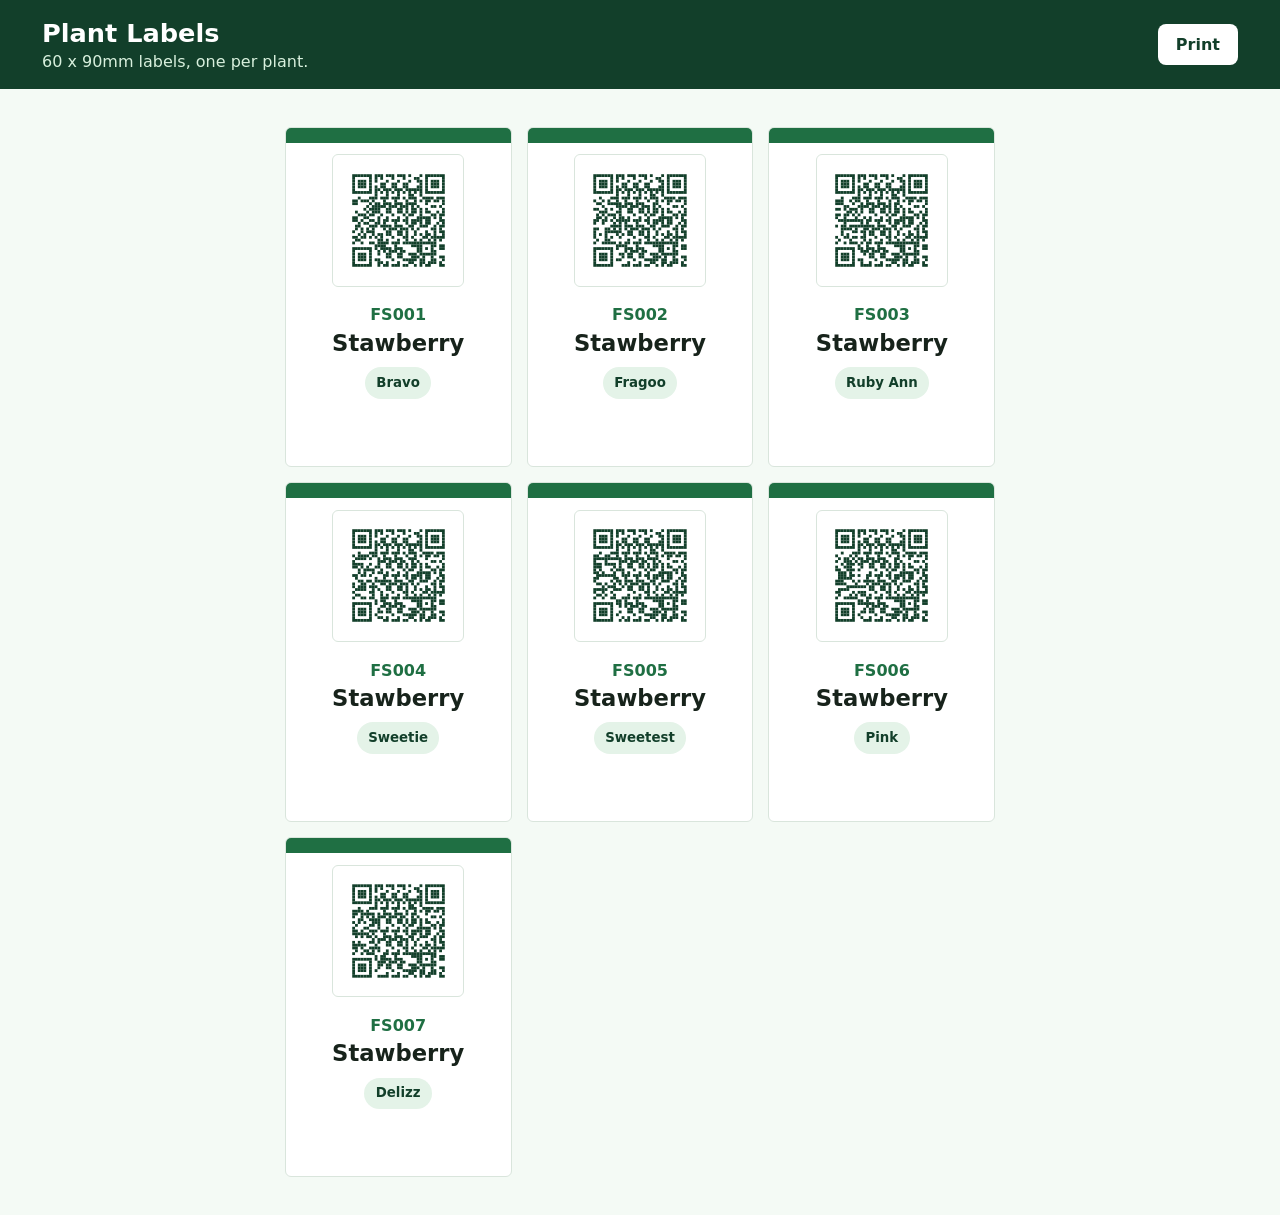
==== labels.html @ 034f3cc8 "Add files via upload" ====
<!doctype html>
<html lang="en">
  <head>
    <meta charset="utf-8">
    <meta name="viewport" content="width=device-width, initial-scale=1">
    <title>Printable Plant Labels | Plant Catalog</title>
    <link rel="stylesheet" href="labels.css">
  </head>
  <body>
    <header class="print-toolbar">
      <div>
        <h1>Plant Labels</h1>
        <p>60 x 90mm labels, one per plant.</p>
      </div>
      <button type="button" onclick="window.print()">Print</button>
    </header>

    <main id="labels" class="label-sheet" aria-live="polite">
      <p class="loading">Loading labels...</p>
    </main>

    <script src="labels.js"></script>
  </body>
</html>
---- labels.css ----
:root {
  --leaf: #1f6f43;
  --leaf-dark: #123f2a;
  --leaf-soft: #e4f3e8;
  --ink: #17231b;
  --muted: #647368;
  --line: #d9e5dc;
  --paper: #ffffff;
}

* {
  box-sizing: border-box;
}

body {
  background: #f4faf5;
  color: var(--ink);
  font-family: Inter, ui-sans-serif, system-ui, -apple-system, BlinkMacSystemFont, "Segoe UI", sans-serif;
  margin: 0;
}

.print-toolbar {
  align-items: center;
  background: var(--leaf-dark);
  color: #ffffff;
  display: flex;
  gap: 18px;
  justify-content: space-between;
  padding: 18px clamp(18px, 4vw, 42px);
}

.print-toolbar h1 {
  font-size: 1.6rem;
  margin: 0;
}

.print-toolbar p {
  color: #d8f0dd;
  margin: 4px 0 0;
}

button {
  background: #ffffff;
  border: 0;
  border-radius: 8px;
  color: var(--leaf-dark);
  cursor: pointer;
  font: inherit;
  font-weight: 850;
  padding: 11px 18px;
}

.label-sheet {
  display: grid;
  gap: 4mm;
  grid-template-columns: repeat(3, 60mm);
  justify-content: center;
  padding: 10mm;
}

.label {
  align-items: center;
  background: var(--paper);
  border: 1px solid var(--line);
  border-radius: 6px;
  display: grid;
  grid-template-rows: auto 1fr;
  height: 90mm;
  justify-items: center;
  overflow: hidden;
  padding: 7mm 6mm 6mm;
  position: relative;
  width: 60mm;
}

.label::before {
  background: var(--leaf);
  content: "";
  height: 4mm;
  left: 0;
  position: absolute;
  right: 0;
  top: 0;
}

.qr-code {
  background: #ffffff;
  border: 1px solid var(--line);
  border-radius: 6px;
  height: 35mm;
  padding: 2mm;
  width: 35mm;
}

.qr-code img {
  display: block;
  height: 100%;
  width: 100%;
}

.label-text {
  align-self: stretch;
  display: grid;
  gap: 2mm;
  grid-template-rows: auto auto 1fr;
  margin-top: 5mm;
  text-align: center;
  width: 100%;
}

.plant-id {
  color: var(--leaf);
  font-size: 12pt;
  font-weight: 900;
}

.plant-name {
  color: var(--ink);
  font-size: 17pt;
  font-weight: 900;
  line-height: 1.05;
  overflow-wrap: anywhere;
}

.variety {
  align-self: start;
  background: var(--leaf-soft);
  border-radius: 999px;
  color: var(--leaf-dark);
  font-size: 10pt;
  font-weight: 800;
  line-height: 1.25;
  margin: 1mm auto 0;
  max-width: 100%;
  padding: 2mm 3mm;
}

.loading {
  color: var(--muted);
  font-weight: 700;
}

@page {
  margin: 8mm;
  size: A4 portrait;
}

@media print {
  body {
    background: #ffffff;
  }

  .print-toolbar {
    display: none;
  }

  .label-sheet {
    display: grid;
    gap: 4mm;
    grid-template-columns: repeat(3, 60mm);
    justify-content: center;
    padding: 0;
  }

  .label {
    border: 0;
    border-radius: 0;
    box-shadow: none;
    break-after: auto;
    height: 90mm;
    page-break-after: auto;
    width: 60mm;
  }
}
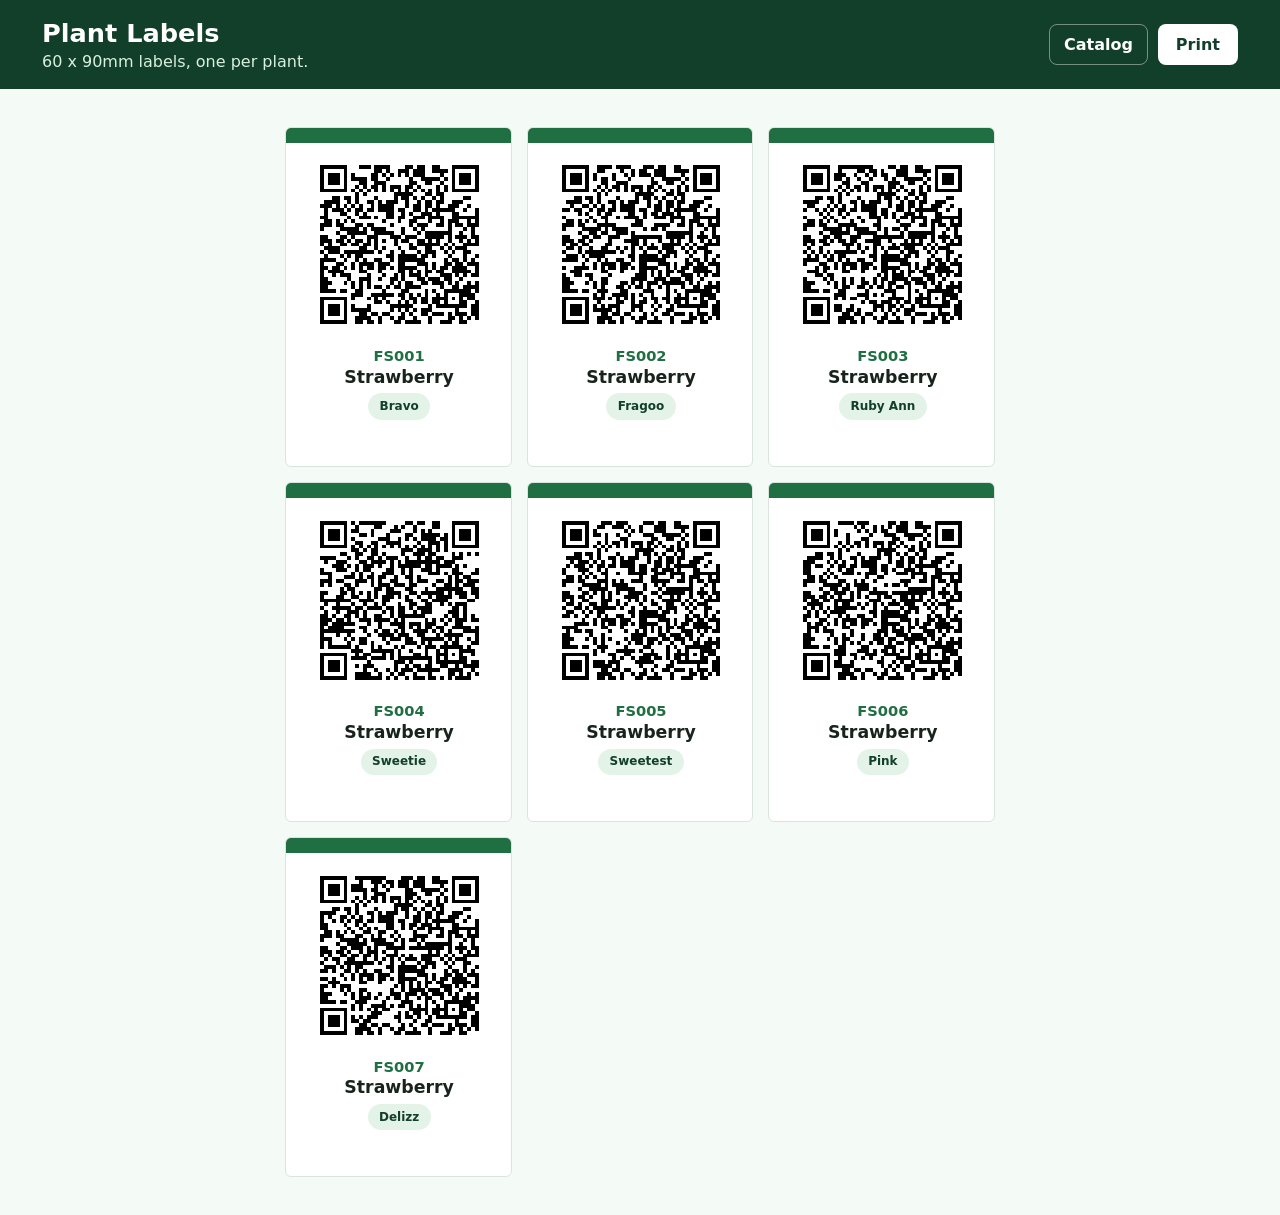
==== commit fa342e08: "Add files via upload" ====
--- a/labels.html
+++ b/labels.html
@@ -4,7 +4,7 @@
     <meta charset="utf-8">
     <meta name="viewport" content="width=device-width, initial-scale=1">
     <title>Printable Plant Labels | Plant Catalog</title>
-    <link rel="stylesheet" href="labels.css">
+    <link rel="stylesheet" href="labels.css?v=2">
   </head>
   <body>
     <header class="print-toolbar">
@@ -12,7 +12,10 @@
         <h1>Plant Labels</h1>
         <p>60 x 90mm labels, one per plant.</p>
       </div>
-      <button type="button" onclick="window.print()">Print</button>
+      <div class="toolbar-actions">
+        <a href="index.html">Catalog</a>
+        <button type="button" onclick="window.print()">Print</button>
+      </div>
     </header>
 
     <main id="labels" class="label-sheet" aria-live="polite">
--- a/labels.css
+++ b/labels.css
@@ -50,6 +50,21 @@
   padding: 11px 18px;
 }
 
+.toolbar-actions {
+  align-items: center;
+  display: flex;
+  gap: 10px;
+}
+
+.toolbar-actions a {
+  border: 1px solid rgba(255, 255, 255, 0.42);
+  border-radius: 8px;
+  color: #ffffff;
+  font-weight: 850;
+  padding: 10px 14px;
+  text-decoration: none;
+}
+
 .label-sheet {
   display: grid;
   gap: 4mm;
@@ -68,7 +83,7 @@
   height: 90mm;
   justify-items: center;
   overflow: hidden;
-  padding: 7mm 6mm 6mm;
+  padding: 6mm 5mm 5mm;
   position: relative;
   width: 60mm;
 }
@@ -85,38 +100,37 @@
 
 .qr-code {
   background: #ffffff;
-  border: 1px solid var(--line);
-  border-radius: 6px;
-  height: 35mm;
-  padding: 2mm;
-  width: 35mm;
+  height: 50mm;
+  padding: 0;
+  width: 50mm;
 }
 
 .qr-code img {
   display: block;
   height: 100%;
+  image-rendering: pixelated;
   width: 100%;
 }
 
 .label-text {
   align-self: stretch;
   display: grid;
-  gap: 2mm;
+  gap: 1mm;
   grid-template-rows: auto auto 1fr;
-  margin-top: 5mm;
+  margin-top: 2mm;
   text-align: center;
   width: 100%;
 }
 
 .plant-id {
   color: var(--leaf);
-  font-size: 12pt;
+  font-size: 11pt;
   font-weight: 900;
 }
 
 .plant-name {
   color: var(--ink);
-  font-size: 17pt;
+  font-size: 13pt;
   font-weight: 900;
   line-height: 1.05;
   overflow-wrap: anywhere;
@@ -127,12 +141,12 @@
   background: var(--leaf-soft);
   border-radius: 999px;
   color: var(--leaf-dark);
-  font-size: 10pt;
+  font-size: 9pt;
   font-weight: 800;
   line-height: 1.25;
   margin: 1mm auto 0;
   max-width: 100%;
-  padding: 2mm 3mm;
+  padding: 1.5mm 3mm;
 }
 
 .loading {
